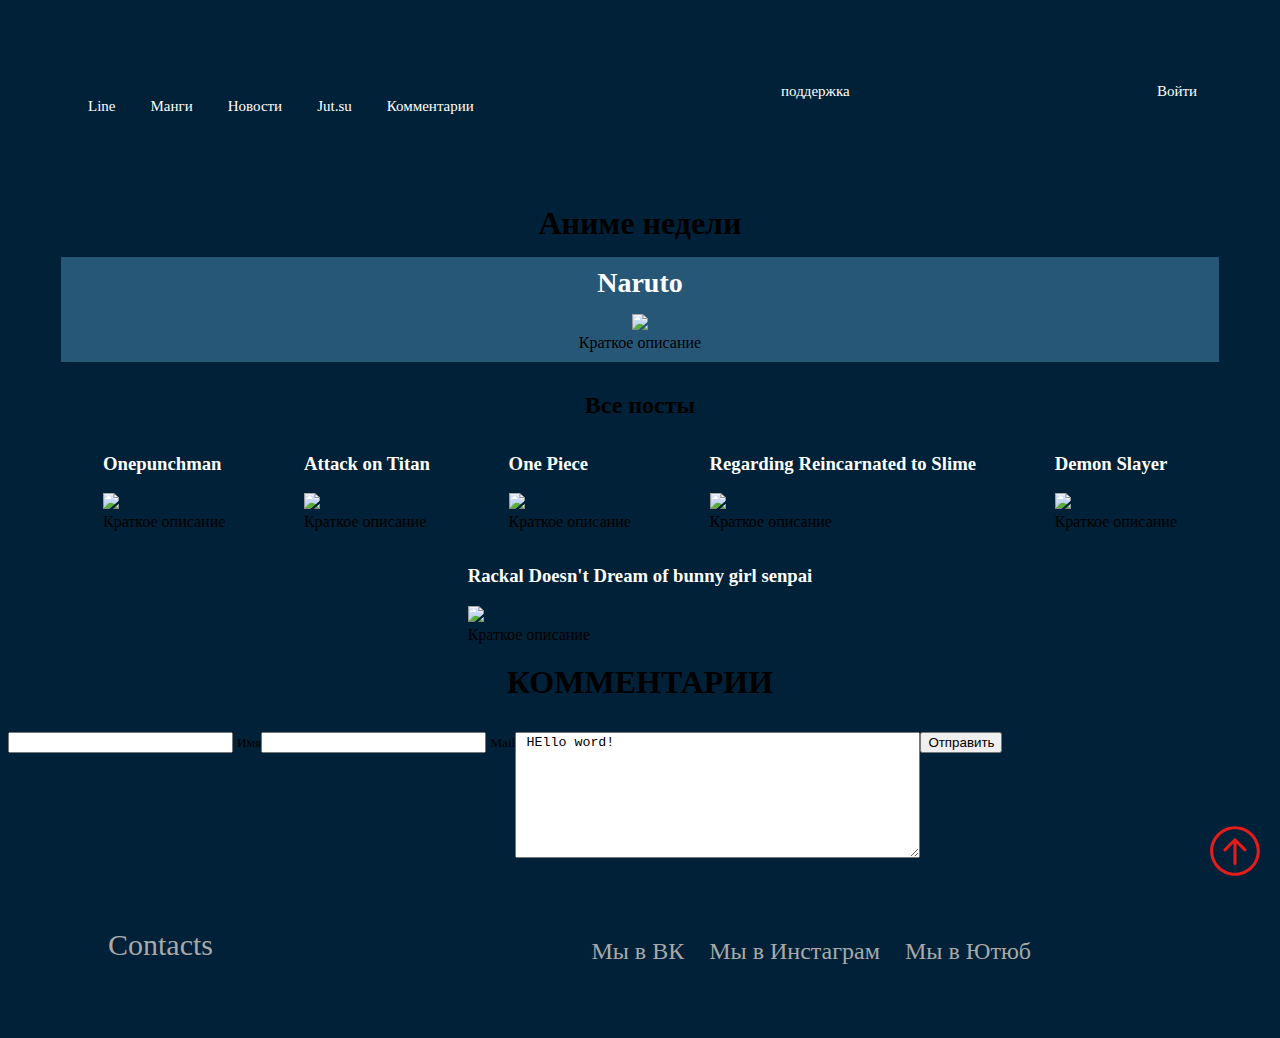
==== index.html @ f9baa67d "Rename HTMLPage1.html to index.html" ====
﻿<!DOCTYPE html>

<html lang="ru" xmlns="http://www.w3.org/1999/xhtml">
<head>
    <meta charset="utf-8" />
    <link rel="stylesheet" href="StyleSheet1.css" type="text/css">
    <link href="https://fonts.googleapis.com/css2?family=Material+Icons" rel="stylesheet">
    <title>Аниме ссылки</title>
</head>
<body class="block_body">
    
        <a href="#конец" name="начало" <input type="button" value="Нажать" data-color="red" >
        <!--Вконец-->
    </a>

        <div class="header">
            <div class="header_selection">
                <div class="header_item header logo">
                    <p>Line</p>
                </div>
                <div class="header_item headerButton">
                    <a href="https://mangalib.me/">
                        Манги
                    </a>
                </div>
                <div class="header_item headerButton">
                    <a href="https://kg-portal.ru/news/anime/">
                        Новости
                    </a>
                </div>
                <div class="header_item headerButton">
                    <a href="https://jut.su/">
                        <!--ссылка на сайт jut.su-->
                        Jut.su
                    </a>
                </div>
                <div class="header_item headerButton">
                    <a href="#конец" name="начало">
                        Комментарии
                    </a>
                </div>

            </div>
            <div class="header_item headerButton">
                <a href="#">
                    поддержка
                </a>
            </div>
            <div class="header_item headerButton">
                <a href="#">
                    Войти
                </a>
            </div>
        </div>
        <main>
            <h1 class="main-heading">Аниме недели</h1>

            <div class="day-post">
                <a href="https://jut.su/narutoo/"><h3 class="article-heading">Naruto</h3></a>
                <div class="article-content">
                    <img src="https://www.fonstola.ru/download.php?file=201302/1600x900/fonstola.ru-88881.jpg" class="size_picture">
                    <section>
                        Краткое описание
                    </section>
                </div>
            </div>

            <h2 class="posts-heading">Все посты</h2>

            <div class="posts">

                <div class="posts-card">
                    <a href="https://jut.su/onepunch-man/"><h3 class="posts-card-heading">Onepunchman</h3></a>
                    <div class="posts-card-content">
                        <img src="https://halvita.ru/wp-content/uploads/2021/03/01-G1-1024x938.jpg" class="size_picture">
                        <section>
                            Краткое описание
                        </section>
                    </div>
                </div>

                <div class="posts-card">
                    <a href="https://jut-su.net/193-ataka-titanov-2.html"><h3 class="posts-card-heading">Attack on Titan</h3></a>
                    <div class="posts-card-content">
                        <img src="https://www.gforgames.com/wp-content/uploads/2020/09/attack-on-titan-4.jpg" class="size_picture">
                        <section>
                            Краткое описание
                        </section>
                    </div>
                </div>

                <div class="posts-card">
                    <a href="https://jut.su/one-piece/"><h3 class="posts-card-heading">One Piece</h3></a>
                    <div class="posts-card-content">
                        <img src="https://i.pinimg.com/originals/9b/96/2b/9b962bc0ceb7e5f94770cffc89b5a137.jpg" class="size_picture">
                        <section>
                            Краткое описание
                        </section>
                    </div>
                </div>

                <div class="posts-card">
                    <a href="https://jut.su/slime-datta-ken/"><h3 class="posts-card-heading">Regarding Reincarnated to Slime</h3></a>
                    <div class="posts-card-content">
                        <img src="https://avatars.mds.yandex.net/get-zen_doc/1593343/pub_5e502f7311638a2a18c138f2_5e5033f35033cf582d878c9d/scale_1200" class="size_picture">
                        <section>
                            Краткое описание
                        </section>
                    </div>
                </div>

                <div class="posts-card">
                    <a href="https://jut-su.net/31-klinok-rassekajuschij-demonov.html"><h3 class="posts-card-heading">Demon Slayer</h3></a>
                    <div class="posts-card-content">
                        <img src="https://www.yesasia.ru/wp-content/uploads/2020/10/w850.jpg" class="size_picture">
                        <section>
                            Краткое описание
                        </section>
                    </div>
                </div>

                <div class="posts-card">
                    <a href="https://jut-su.net/325-jetot-glupyj-svin-ne-ponimaet-mechtu-devochki-zajki.html"><h3 class="posts-card-heading">Rackal Doesn't Dream of bunny girl senpai</h3></a>
                    <div class="posts-card-content">
                        <img src="https://pbs.twimg.com/media/D41qsE0X4AEJmQ0.jpg:large" class="size_picture">
                        <section>
                            Краткое описание
                        </section>
                    </div>
                </div>

            </div>

        </main>
       


        <!--';';';';';';';';'';';';';';'';';';';';';';'';';';';';';';';'';';';';';';';';';';';'';-->
        <div class="t190" style="position: fixed; z-index: 100000; bottom: 20px; right: 20px; min-height: 30px; display: block;"> <a href="#начало"> <svg xmlns="http://www.w3.org/2000/svg" xmlns:xlink="http://www.w3.org/1999/xlink" x="0px" y="0px" width="50px" height="50px" viewBox="0 0 48 48" enable-background="new 0 0 48 48" xml:space="preserve"> <g> <path style="fill:#e31c1c;" d="M24,3.125c11.511,0,20.875,9.364,20.875,20.875S35.511,44.875,24,44.875S3.125,35.511,3.125,24S12.489,3.125,24,3.125 M24,0.125C10.814,0.125,0.125,10.814,0.125,24S10.814,47.875,24,47.875S47.875,37.186,47.875,24S37.186,0.125,24,0.125L24,0.125z"></path> </g> <path style="fill:#e31c1c;" d="M25.5,36.033c0,0.828-0.671,1.5-1.5,1.5s-1.5-0.672-1.5-1.5V16.87l-7.028,7.061c-0.293,0.294-0.678,0.442-1.063,0.442 c-0.383,0-0.766-0.146-1.058-0.437c-0.587-0.584-0.589-1.534-0.005-2.121l9.591-9.637c0.281-0.283,0.664-0.442,1.063-0.442 c0,0,0.001,0,0.001,0c0.399,0,0.783,0.16,1.063,0.443l9.562,9.637c0.584,0.588,0.58,1.538-0.008,2.122 c-0.589,0.583-1.538,0.58-2.121-0.008l-6.994-7.049L25.5,36.033z"></path> </svg> </a></div>
        <!--;';';';';';';';';'';';';';';';';';';';'';';';';';';';'';';';';';';';';';';';';';'';';'-->
        
            <!--<h2>Who is it</h2>-->
        
       
            <!--===================================================================================================================================================================================-->
          





        <a href="#начало" name="конец">
            <!--Вначало-->
        </a>
    
    <!--комментарии-->
        <h1 class="main-heading">КОММЕНТАРИИ</h1>
    <![base64]>
   
    
        <form class="comments" action="http://ab-w.net/comments.php" method="post" name="commentform" id="commentform">
            <p>
                <input type="text" name="author" id="author" value="" size="25" />
                <small> Имя</small>
            </p>
            <p>
                <input type="text" name="email" id="email" value="" size="25" />
                <small> Mail</small>
            </p>
            <p>
                <textarea name="comment" id="comment" cols="48" rows="8"> HEllo word! </textarea>
            </p>
            <p>
                <input name="submit" type="submit" id="submit" value="Отправить" />
            </p>
        </form>
    
<![base64]>

<footer>
    <div class="footer__logo" />Contacts</div>
    <fnav>
        <div class="Contacts">
            <a href='https://vk.com/saqa_postirony' />Мы в ВК</a>
            <a href='https://www.instagram.com/saqa_postirony/?hl=ru' />Мы в Инстаграм</a>
            <a href='https://www.youtube.com/channel/UCDqkPHZ4DMFLjxNJfm4_Y7g' />Мы в Ютюб</a>
        </div>
    </fnav>
    
</footer>

  </div>
</body>
</html>



<!--<div class="ytp-play-progress ytp-swatch-background-color" style="left: 0px; transform: scaleX(0.000696087);"></div>-->
---- StyleSheet1.css ----
﻿:root {
    --controls-color: red;
    --square-elements-wh: 15px;
}

body{
    /*padding:30px;*/
    background-color: #002137;
}

.block_body {
    /*background: url('1612672108_226-p-krasivii-zelenii-fon-dlya-gacha-laif-240.jpg') no-repeat, url('1619278407_4-phonoteka_org-p-anime-fon-ulitsa-dozhd-4.jpg')  no-repeat;*/
}





a{
    color:#fff;
    text-decoration: none;
}

.header {
    display: flex; /*выстроение в ряд*/
    justify-content: space-between; /*space-around - пространство слева и справа*//*пространство между флекс элементами*/
    padding: 60px; /*высота аниме девушки*/
    /* background: #689CD2;*/
    background: url('thumb-1920-35538.png'); /*сама аниме девушка*/
    background-repeat: no-repeat; /*изображение без повторений*/
    color: #fff;
    font-family: cursive; /*стиль записи*/
}

.header_selection {
    display: flex; /*выстроение в ряд*/
    align-items: center;/* высота по вертикали в данном случае картинки*/
}

.header_item { /*размеры текста*/
    padding: 15px 15px; /*размер задней подсветки*/
    font-size: 15px; /*размерзадней картины с аниме девушкой*/
    margin-left: 5px; /*растояние между кнопками*/
}

    .header_item:hover { /*задняя подсветка кнопок при наведении курсора*/
        background-color: #FF9900;
        border-radius: 10px;
    }


.main-heading, .posts-heading {
    text-align: center;
    margin: 0;
    margin-bottom: 15px;
}


.day-post {
    width: 90%;
    margin: 0 auto;
    background-color: #275777;
    text-align: center;
    margin-bottom: 30px;
    padding: 10px;
}

.article-heading {
    font-size: 28px;
    margin: 0;
    margin-bottom: 15px;
}

.article-content > img {
    max-width: 100%;
    max-height: auto;
}

.article-content-image {
    margin: 0;
    margin-bottom: 10px;
    text-align: center;
    background-color: #d9ecc7;
    box-shadow: 3px 3px 5px gray;
    padding: 15px;
}

    .article-content-image img {
        max-width: 100%;
        max-height: auto;
    }

.article-content-image-caption {
    margin-top: 5px;
    font-size: 14px;
    color: grey;
}

.size_picture{
    height:400px;
    width:auto;
}


.posts {
    width: 90%;
    margin: 0 auto;
    margin-bottom: 20px;
    display: flex;
    flex-wrap: wrap;
    gap: 15px;
    justify-content: space-around;
}



/*-------------------------------------------------------------------------------------------------------------*/

.comments{
    display: flex;
    object-position:center;
}


/*-----------------------------------------------------------------------------------------------------------------*/

footer {
    display: flex;
    height: 8vh;
    width: 100vw;
    background-image: url("460357281338512b9a1c775cacf6d76e.jpg");
    background-position: center center;
    background-size: auto 100%;
    padding: 40px;
    
}

.footer__logo {
    font-size: 30px;
    color: darkgrey;
    padding-top: 10px;
    padding-left: 60px;
    display: inline-block;
}

fnav {
    margin-top: 20px;
    padding-left: 28%;
    font-size: 20px;
    display: block;
}

.Contacts a {
    display: inline-block;
    text-align: center;
    color: darkgrey;
    margin-left: 20px;
    font-size: 24px;
}
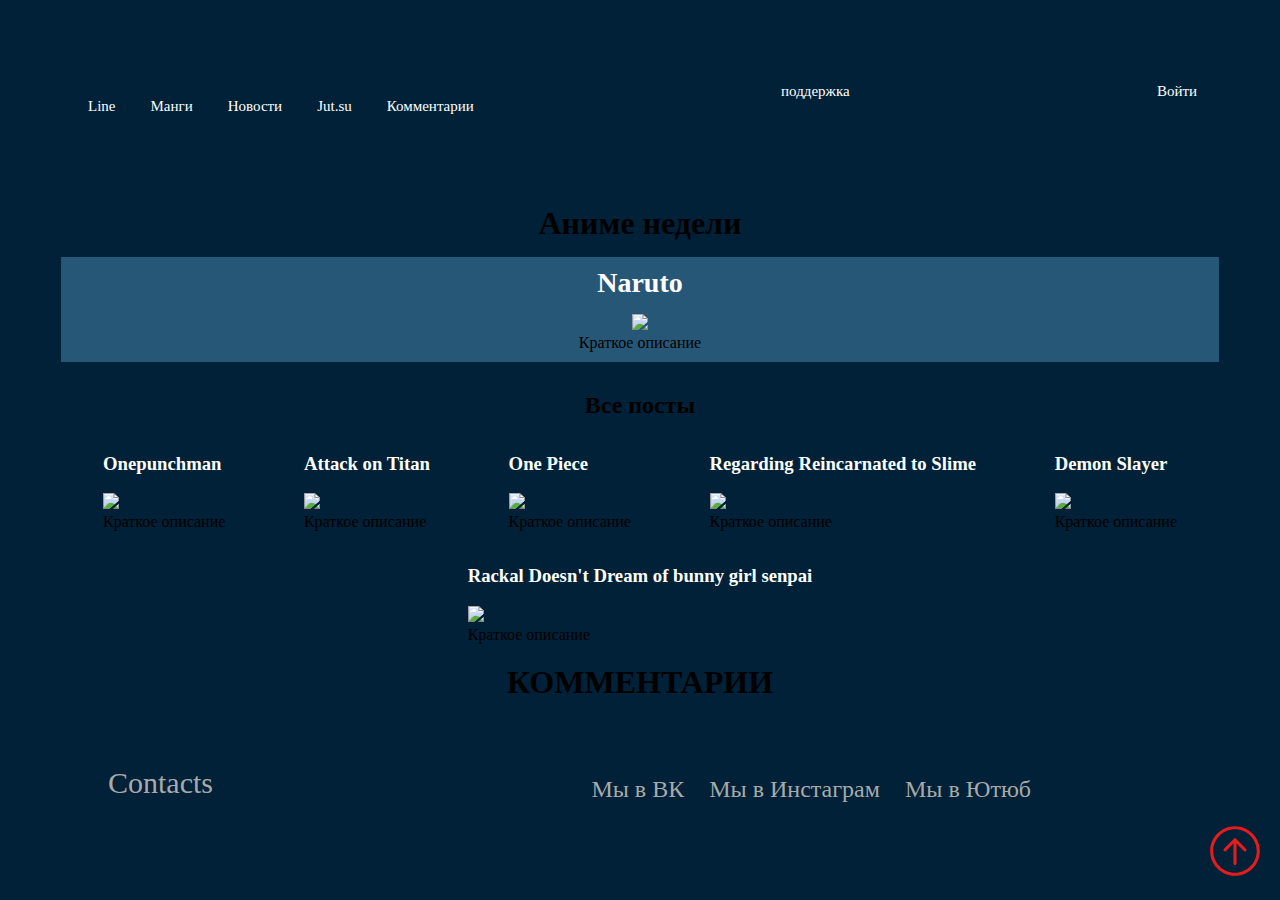
==== commit eff2fa71: "Update index.html" ====
--- a/index.html
+++ b/index.html
@@ -3,7 +3,7 @@
 <html lang="ru" xmlns="http://www.w3.org/1999/xhtml">
 <head>
     <meta charset="utf-8" />
-    <link rel="stylesheet" href="StyleSheet1.css" type="text/css">
+    <link rel="stylesheet" href="style.css" type="text/css">
     <link href="https://fonts.googleapis.com/css2?family=Material+Icons" rel="stylesheet">
     <title>Аниме ссылки</title>
 </head>
@@ -158,22 +158,24 @@
     <![base64]>
    
     
-        <form class="comments" action="http://ab-w.net/comments.php" method="post" name="commentform" id="commentform">
-            <p>
-                <input type="text" name="author" id="author" value="" size="25" />
-                <small> Имя</small>
-            </p>
-            <p>
-                <input type="text" name="email" id="email" value="" size="25" />
-                <small> Mail</small>
-            </p>
-            <p>
-                <textarea name="comment" id="comment" cols="48" rows="8"> HEllo word! </textarea>
-            </p>
-            <p>
-                <input name="submit" type="submit" id="submit" value="Отправить" />
-            </p>
-        </form>
+    <div id="disqus_thread"></div>
+        <script>
+       
+            
+            var disqus_config = function () {
+            this.page.url = 'https://tekiman.github.io';  // Replace PAGE_URL with your page's canonical URL variable
+            this.page.identifier = tekiman.github.io; // Replace tekiman.github.io with your page's unique identifier variable
+            };
+            
+            (function() { // DON'T EDIT BELOW THIS LINE
+            var d = document, s = d.createElement('script');
+            s.src = 'https://create-comments.disqus.com/embed.js';
+            s.setAttribute('data-timestamp', +new Date());
+            (d.head || d.body).appendChild(s);
+            })();
+        </script>
+        <noscript>Please enable JavaScript to view the <a href="https://disqus.com/?ref_noscript">comments powered by Disqus.</a></noscript>
+ 
     
 <![base64]>
 
--- a/style.css
+++ b/style.css
@@ -0,0 +1,159 @@
+﻿:root {
+    --controls-color: red;
+    --square-elements-wh: 15px;
+}
+
+body{
+    /*padding:30px;*/
+    background-color: #002137;
+}
+
+.block_body {
+    /*background: url('1612672108_226-p-krasivii-zelenii-fon-dlya-gacha-laif-240.jpg') no-repeat, url('1619278407_4-phonoteka_org-p-anime-fon-ulitsa-dozhd-4.jpg')  no-repeat;*/
+}
+
+
+
+
+
+a{
+    color:#fff;
+    text-decoration: none;
+}
+
+.header {
+    display: flex; /*выстроение в ряд*/
+    justify-content: space-between; /*space-around - пространство слева и справа*//*пространство между флекс элементами*/
+    padding: 60px; /*высота аниме девушки*/
+    /* background: #689CD2;*/
+    background: url('https://sun9-75.userapi.com/impg/QIq5xsaiRdjsgYUctgHIa8Khr3S45QCUQIoohg/daMcb24YVfU.jpg?size=1500x500&quality=96&sign=c18ecbf5e275c8c85e5c3b1f0dd7d00e&type=album'); /*сама аниме девушка*/
+    background-repeat: no-repeat; /*изображение без повторений*/
+    color: #fff;
+    font-family: cursive; /*стиль записи*/
+}
+
+.header_selection {
+    display: flex; /*выстроение в ряд*/
+    align-items: center;/* высота по вертикали в данном случае картинки*/
+}
+
+.header_item { /*размеры текста*/
+    padding: 15px 15px; /*размер задней подсветки*/
+    font-size: 15px; /*размерзадней картины с аниме девушкой*/
+    margin-left: 5px; /*растояние между кнопками*/
+}
+
+    .header_item:hover { /*задняя подсветка кнопок при наведении курсора*/
+        background-color: #FF9900;
+        border-radius: 10px;
+    }
+
+
+.main-heading, .posts-heading {
+    text-align: center;
+    margin: 0;
+    margin-bottom: 15px;
+}
+
+
+.day-post {
+    width: 90%;
+    margin: 0 auto;
+    background-color: #275777;
+    text-align: center;
+    margin-bottom: 30px;
+    padding: 10px;
+}
+
+.article-heading {
+    font-size: 28px;
+    margin: 0;
+    margin-bottom: 15px;
+}
+
+.article-content > img {
+    max-width: 100%;
+    max-height: auto;
+}
+
+.article-content-image {
+    margin: 0;
+    margin-bottom: 10px;
+    text-align: center;
+    background-color: #d9ecc7;
+    box-shadow: 3px 3px 5px gray;
+    padding: 15px;
+}
+
+    .article-content-image img {
+        max-width: 100%;
+        max-height: auto;
+    }
+
+.article-content-image-caption {
+    margin-top: 5px;
+    font-size: 14px;
+    color: grey;
+}
+
+.size_picture{
+    height:400px;
+    width:auto;
+}
+
+
+.posts {
+    width: 90%;
+    margin: 0 auto;
+    margin-bottom: 20px;
+    display: flex;
+    flex-wrap: wrap;
+    gap: 15px;
+    justify-content: space-around;
+}
+
+
+
+/*-------------------------------------------------------------------------------------------------------------*/
+
+.comments{
+    display: flex;
+    object-position:center;
+}
+
+
+/*-----------------------------------------------------------------------------------------------------------------*/
+
+footer {
+    display: flex;
+    height: 8vh;
+    width: 100vw;
+    background-image: url("https://sun9-31.userapi.com/impg/0VCHDXuOGBtlymZwrk47NMSRgrS7mx1awmaLgQ/bs6GfpH1rJ0.jpg?size=1280x720&quality=96&sign=d24d47fa328fba78e9292415855dcab0&type=album");
+    background-position: center center;
+    background-size: auto 100%;
+    padding: 40px;
+    
+}
+
+.footer__logo {
+    font-size: 30px;
+    color: darkgrey;
+    padding-top: 10px;
+    padding-left: 60px;
+    display: inline-block;
+}
+
+fnav {
+    margin-top: 20px;
+    padding-left: 28%;
+    font-size: 20px;
+    display: block;
+}
+
+.Contacts a {
+    display: inline-block;
+    text-align: center;
+    color: darkgrey;
+    margin-left: 20px;
+    font-size: 24px;
+}
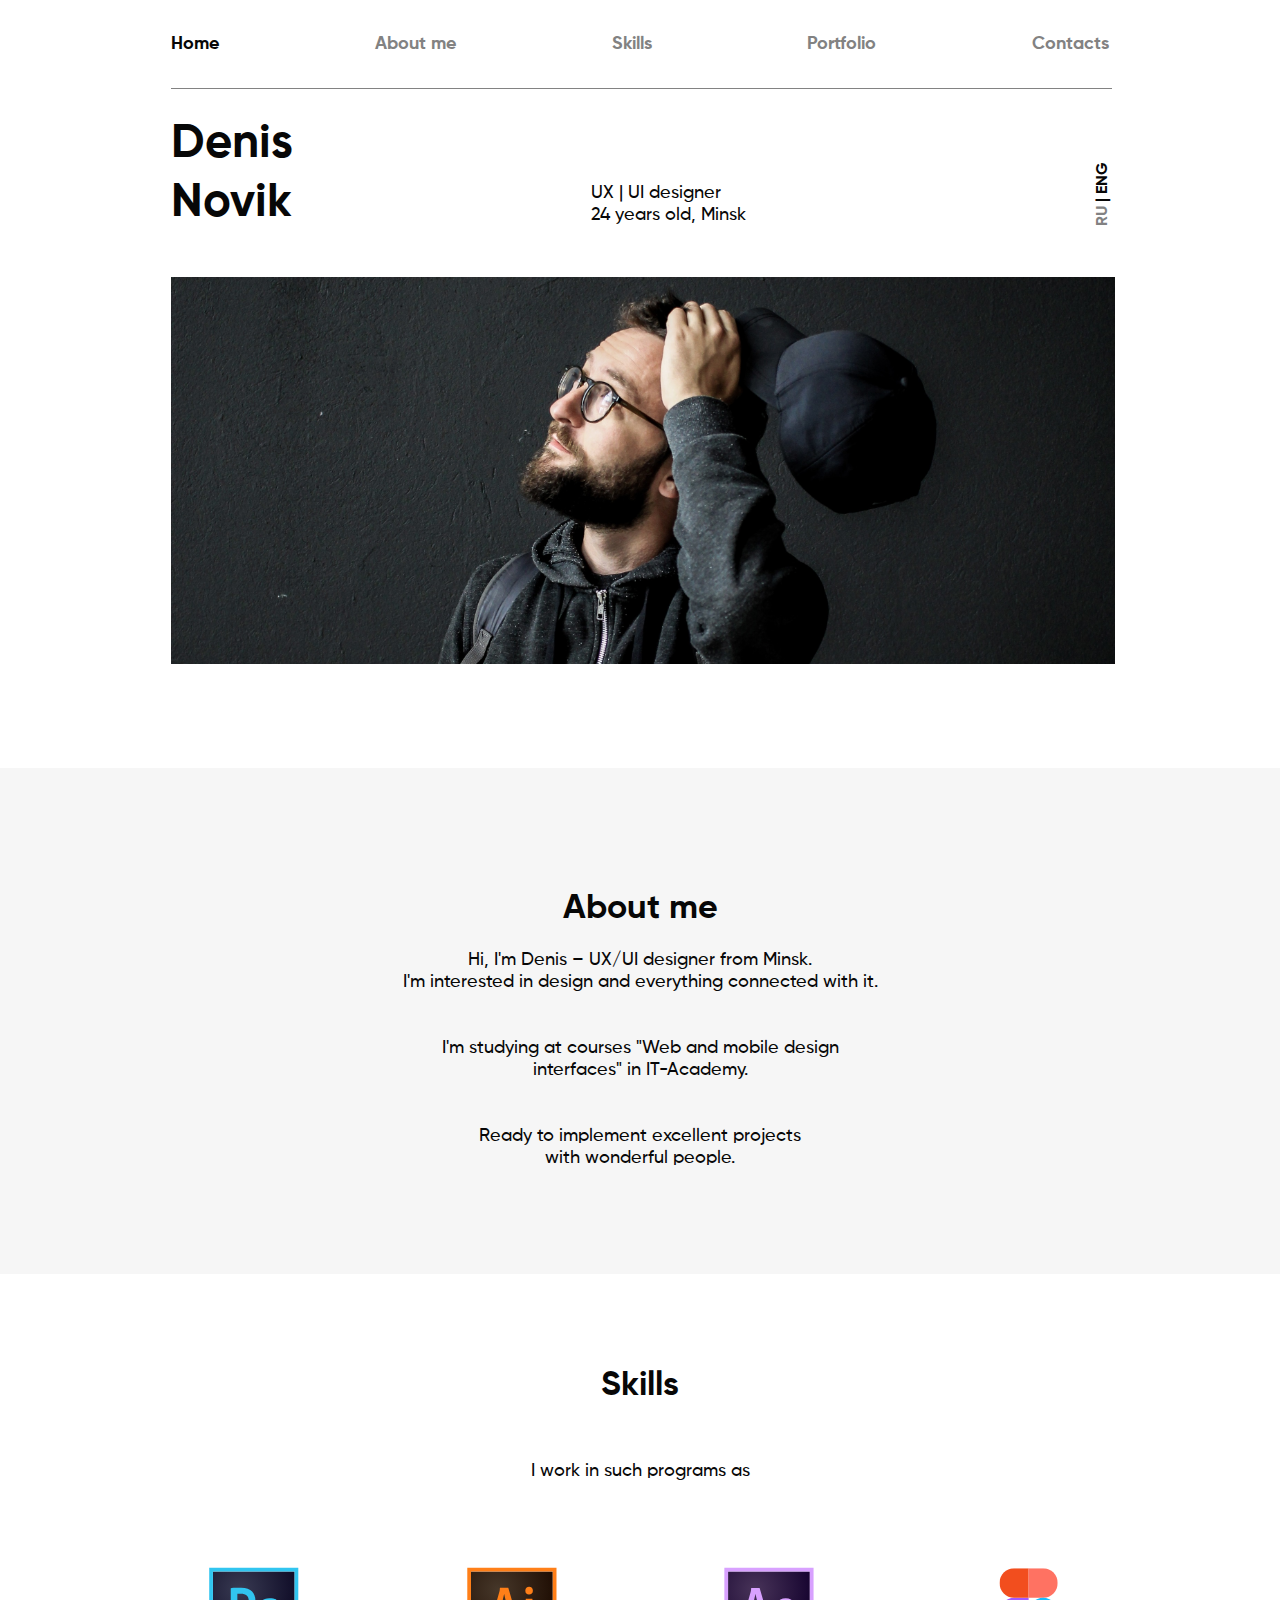
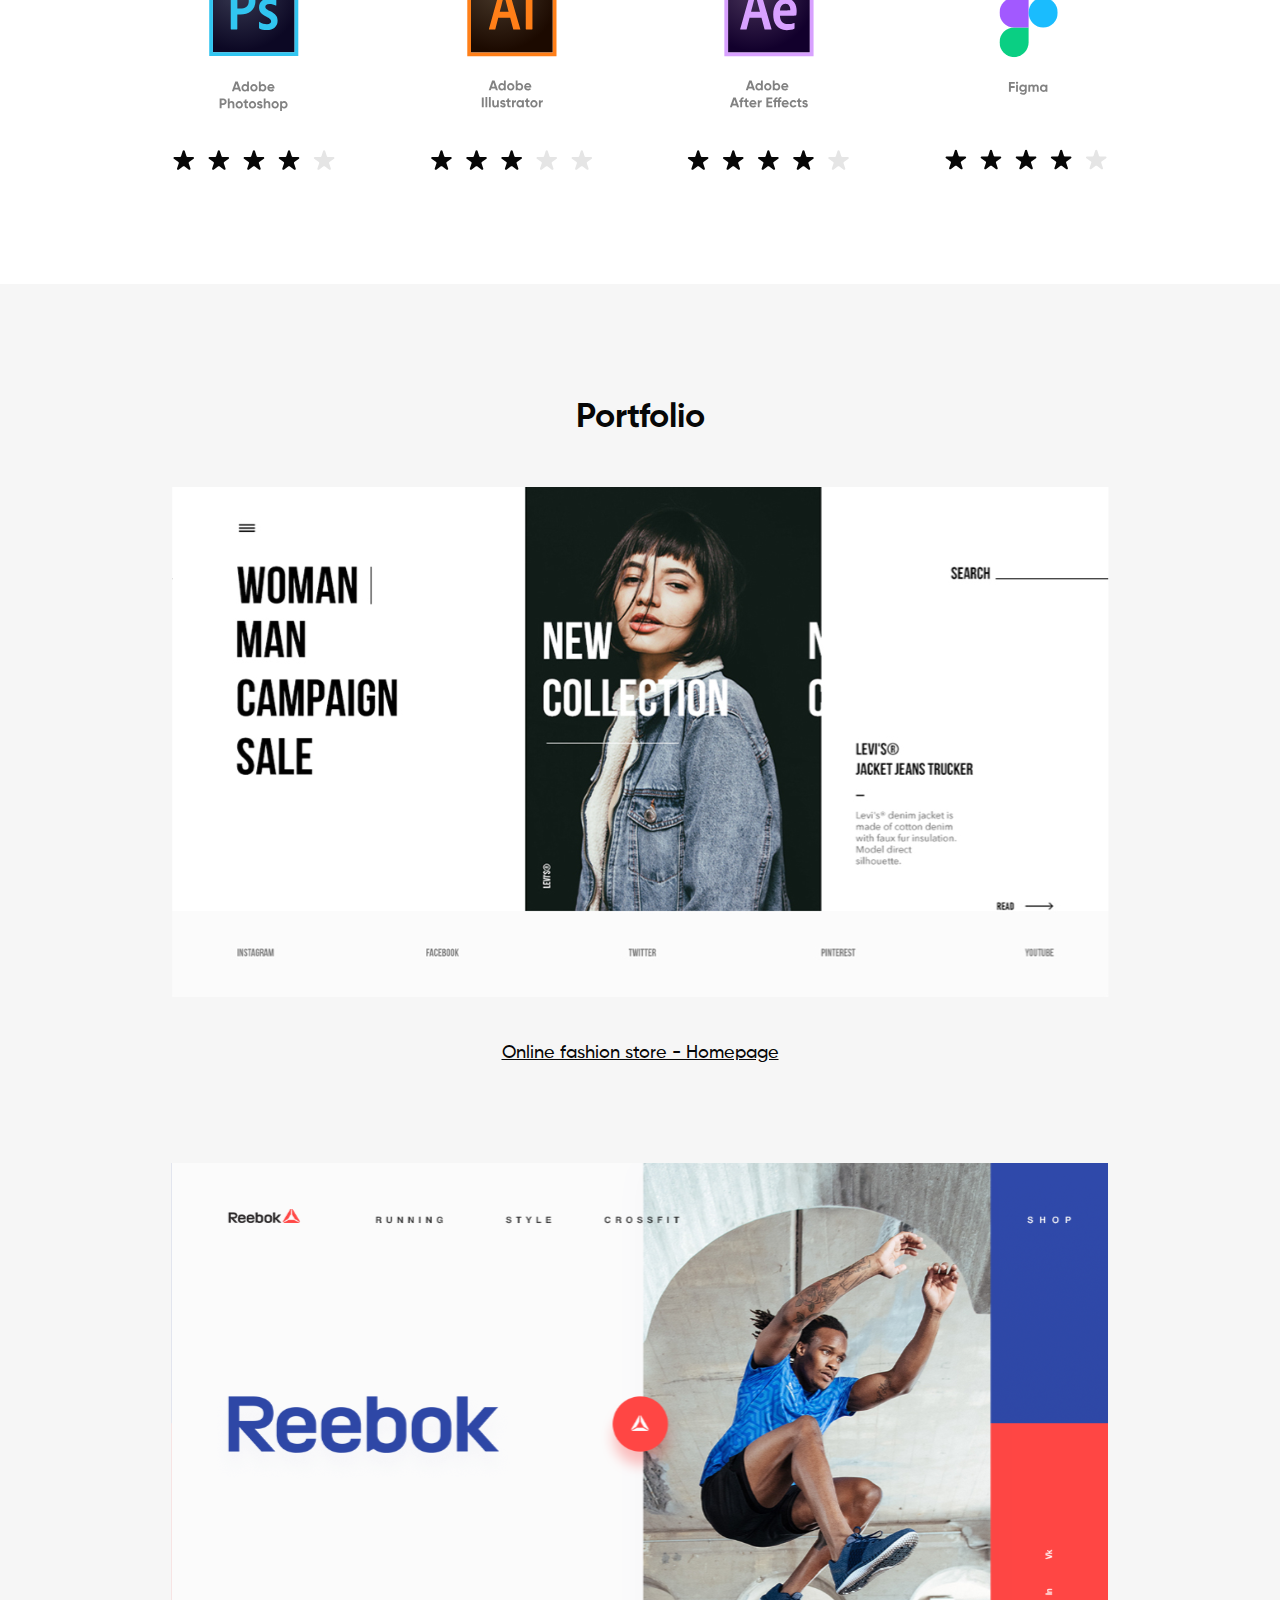
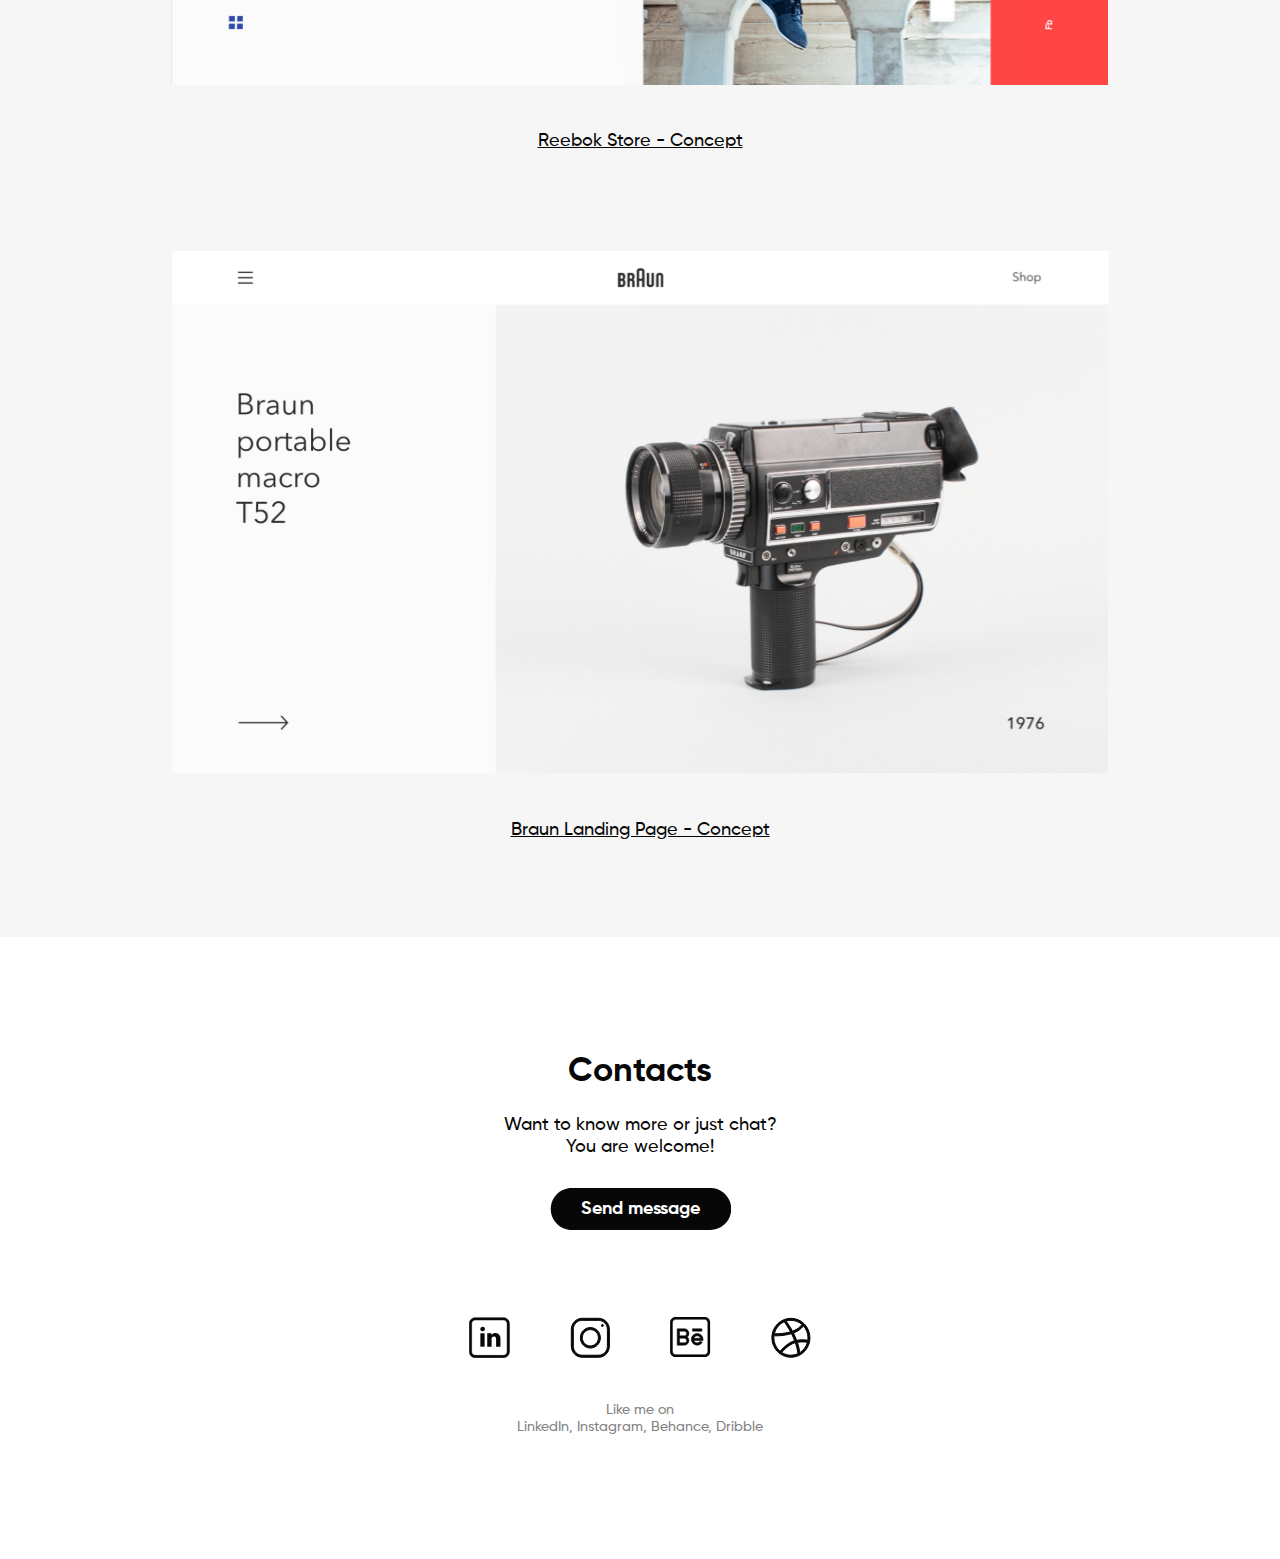
==== commit d218aff2: "Add files via upload" ====
--- a/index.html
+++ b/index.html
@@ -1,200 +1,118 @@
-﻿<!DOCTYPE html>
-
-<html lang="ru" xmlns="http://www.w3.org/1999/xhtml">
-<head>
-    <meta charset="utf-8" />
-    <link rel="stylesheet" href="style.css" type="text/css">
-    <link href="https://fonts.googleapis.com/css2?family=Material+Icons" rel="stylesheet">
-    <title>Аниме ссылки</title>
-</head>
-<body class="block_body">
-    
-        <a href="#конец" name="начало" <input type="button" value="Нажать" data-color="red" >
-        <!--Вконец-->
-    </a>
-
-        <div class="header">
-            <div class="header_selection">
-                <div class="header_item header logo">
-                    <p>Line</p>
-                </div>
-                <div class="header_item headerButton">
-                    <a href="https://mangalib.me/">
-                        Манги
-                    </a>
-                </div>
-                <div class="header_item headerButton">
-                    <a href="https://kg-portal.ru/news/anime/">
-                        Новости
-                    </a>
-                </div>
-                <div class="header_item headerButton">
-                    <a href="https://jut.su/">
-                        <!--ссылка на сайт jut.su-->
-                        Jut.su
-                    </a>
-                </div>
-                <div class="header_item headerButton">
-                    <a href="#конец" name="начало">
-                        Комментарии
-                    </a>
-                </div>
-
+<!DOCTYPE html>
+<html>
+    <head>
+        <link rel="stylesheet" href="style.css"/>
+    </head>
+    <body>
+        <header>
+            <nav>
+                <a class="home" href="">Home</a>
+                <a class="gray0" href="">About me</a>
+                <a class="gray1" href="">Skills</a>
+                <a class="gray2" href="">Portfolio</a>
+                <a class="gray3" href="">Contacts</a>
+            </nav>
+            <hr>
+            <div class="Denis">
+                    Denis
+                    Novik
             </div>
-            <div class="header_item headerButton">
-                <a href="#">
-                    поддержка
-                </a>
+            <div class="ux">
+                UX | UI designer
+                <br>
+                24 years old, Minsk
             </div>
-            <div class="header_item headerButton">
-                <a href="#">
-                    Войти
-                </a>
+            <div class="main">
+                <span class="ru">RU</span> | ENG
+            </div>
+            <div class="hat">
+            <img src="123.jpg" width="943.61" height="387">
+            </div>
+        </header>
+        <div class="about_me">
+            <div class="h">
+                About me
+            </div>
+            <div class="text">
+                Hi, I'm Denis – UX/UI designer from Minsk. 
+                <br>
+                I'm interested in design and everything connected with it.
+                <br>
+                <br>
+                <br>
+                I'm studying at courses "Web and mobile design
+                <br>
+                interfaces" in IT-Academy.
+                <br>
+                <br>
+                <br>
+                Ready to implement excellent projects
+                <br>
+                with wonderful people.
             </div>
         </div>
-        <main>
-            <h1 class="main-heading">Аниме недели</h1>
-
-            <div class="day-post">
-                <a href="https://jut.su/narutoo/"><h3 class="article-heading">Naruto</h3></a>
-                <div class="article-content">
-                    <img src="https://www.fonstola.ru/download.php?file=201302/1600x900/fonstola.ru-88881.jpg" class="size_picture">
-                    <section>
-                        Краткое описание
-                    </section>
+        <div class="Skills">
+            <div class="hh">
+                Skills
+            </div>
+            <div class="text1">
+                I work in such programs as
+            </div>
+            <p class="im1">
+                <img src="gr1.svg">
+                <img src="gr2.svg">
+                <img src="gr3.svg">
+                <img src="gr4.svg">
+            </p>
+            
+        </div>
+        <div class="Portfolio">
+            <div class="tex">
+                Portfolio
+            </div>
+            <div class="home">
+                <img src="home.svg">
+                <div class="wri1">
+                    Online fashion store - Homepage
                 </div>
             </div>
-
-            <h2 class="posts-heading">Все посты</h2>
-
-            <div class="posts">
-
-                <div class="posts-card">
-                    <a href="https://jut.su/onepunch-man/"><h3 class="posts-card-heading">Onepunchman</h3></a>
-                    <div class="posts-card-content">
-                        <img src="https://halvita.ru/wp-content/uploads/2021/03/01-G1-1024x938.jpg" class="size_picture">
-                        <section>
-                            Краткое описание
-                        </section>
-                    </div>
+            <div class="reebok">
+                <img src="reebok_web.svg">
+                <div class="wri2">
+                    Reebok Store - Concept
                 </div>
-
-                <div class="posts-card">
-                    <a href="https://jut-su.net/193-ataka-titanov-2.html"><h3 class="posts-card-heading">Attack on Titan</h3></a>
-                    <div class="posts-card-content">
-                        <img src="https://www.gforgames.com/wp-content/uploads/2020/09/attack-on-titan-4.jpg" class="size_picture">
-                        <section>
-                            Краткое описание
-                        </section>
-                    </div>
+            </div>
+            <div class="cam">
+                <img src="cam.svg">
+                <div class="wri3">
+                    Braun Landing Page - Concept
                 </div>
-
-                <div class="posts-card">
-                    <a href="https://jut.su/one-piece/"><h3 class="posts-card-heading">One Piece</h3></a>
-                    <div class="posts-card-content">
-                        <img src="https://i.pinimg.com/originals/9b/96/2b/9b962bc0ceb7e5f94770cffc89b5a137.jpg" class="size_picture">
-                        <section>
-                            Краткое описание
-                        </section>
-                    </div>
-                </div>
-
-                <div class="posts-card">
-                    <a href="https://jut.su/slime-datta-ken/"><h3 class="posts-card-heading">Regarding Reincarnated to Slime</h3></a>
-                    <div class="posts-card-content">
-                        <img src="https://avatars.mds.yandex.net/get-zen_doc/1593343/pub_5e502f7311638a2a18c138f2_5e5033f35033cf582d878c9d/scale_1200" class="size_picture">
-                        <section>
-                            Краткое описание
-                        </section>
-                    </div>
-                </div>
-
-                <div class="posts-card">
-                    <a href="https://jut-su.net/31-klinok-rassekajuschij-demonov.html"><h3 class="posts-card-heading">Demon Slayer</h3></a>
-                    <div class="posts-card-content">
-                        <img src="https://www.yesasia.ru/wp-content/uploads/2020/10/w850.jpg" class="size_picture">
-                        <section>
-                            Краткое описание
-                        </section>
-                    </div>
-                </div>
-
-                <div class="posts-card">
-                    <a href="https://jut-su.net/325-jetot-glupyj-svin-ne-ponimaet-mechtu-devochki-zajki.html"><h3 class="posts-card-heading">Rackal Doesn't Dream of bunny girl senpai</h3></a>
-                    <div class="posts-card-content">
-                        <img src="https://pbs.twimg.com/media/D41qsE0X4AEJmQ0.jpg:large" class="size_picture">
-                        <section>
-                            Краткое описание
-                        </section>
-                    </div>
-                </div>
-
             </div>
-
-        </main>
-       
-
-
-        <!--';';';';';';';';'';';';';';'';';';';';';';'';';';';';';';';'';';';';';';';';';';';'';-->
-        <div class="t190" style="position: fixed; z-index: 100000; bottom: 20px; right: 20px; min-height: 30px; display: block;"> <a href="#начало"> <svg xmlns="http://www.w3.org/2000/svg" xmlns:xlink="http://www.w3.org/1999/xlink" x="0px" y="0px" width="50px" height="50px" viewBox="0 0 48 48" enable-background="new 0 0 48 48" xml:space="preserve"> <g> <path style="fill:#e31c1c;" d="M24,3.125c11.511,0,20.875,9.364,20.875,20.875S35.511,44.875,24,44.875S3.125,35.511,3.125,24S12.489,3.125,24,3.125 M24,0.125C10.814,0.125,0.125,10.814,0.125,24S10.814,47.875,24,47.875S47.875,37.186,47.875,24S37.186,0.125,24,0.125L24,0.125z"></path> </g> <path style="fill:#e31c1c;" d="M25.5,36.033c0,0.828-0.671,1.5-1.5,1.5s-1.5-0.672-1.5-1.5V16.87l-7.028,7.061c-0.293,0.294-0.678,0.442-1.063,0.442 c-0.383,0-0.766-0.146-1.058-0.437c-0.587-0.584-0.589-1.534-0.005-2.121l9.591-9.637c0.281-0.283,0.664-0.442,1.063-0.442 c0,0,0.001,0,0.001,0c0.399,0,0.783,0.16,1.063,0.443l9.562,9.637c0.584,0.588,0.58,1.538-0.008,2.122 c-0.589,0.583-1.538,0.58-2.121-0.008l-6.994-7.049L25.5,36.033z"></path> </svg> </a></div>
-        <!--;';';';';';';';';'';';';';';';';';';';'';';';';';';';'';';';';';';';';';';';';';'';';'-->
-        
-            <!--<h2>Who is it</h2>-->
-        
-       
-            <!--===================================================================================================================================================================================-->
-          
-
-
-
-
-
-        <a href="#начало" name="конец">
-            <!--Вначало-->
-        </a>
-    
-    <!--комментарии-->
-        <h1 class="main-heading">КОММЕНТАРИИ</h1>
-    <![base64]>
-   
-    
-    <div id="disqus_thread"></div>
-        <script>
-       
+        </div>
+        <footer>
+            <div class="Contacts">
+                Contacts
+            </div>
+            <div class="smthtx">
+                Want to know more or just chat?
+                <br>
+                You are welcome!
+            </div>
+            <div class="inp">
+                <input type="submit" value="Send message" style="background-image: url(chip.svg);">
+            </div>
             
-            var disqus_config = function () {
-            this.page.url = 'https://tekiman.github.io';  // Replace PAGE_URL with your page's canonical URL variable
-            this.page.identifier = tekiman.github.io; // Replace tekiman.github.io with your page's unique identifier variable
-            };
-            
-            (function() { // DON'T EDIT BELOW THIS LINE
-            var d = document, s = d.createElement('script');
-            s.src = 'https://create-comments.disqus.com/embed.js';
-            s.setAttribute('data-timestamp', +new Date());
-            (d.head || d.body).appendChild(s);
-            })();
-        </script>
-        <noscript>Please enable JavaScript to view the <a href="https://disqus.com/?ref_noscript">comments powered by Disqus.</a></noscript>
- 
-    
-<![base64]>
-
-<footer>
-    <div class="footer__logo" />Contacts</div>
-    <fnav>
-        <div class="Contacts">
-            <a href='https://vk.com/saqa_postirony' />Мы в ВК</a>
-            <a href='https://www.instagram.com/saqa_postirony/?hl=ru' />Мы в Инстаграм</a>
-            <a href='https://www.youtube.com/channel/UCDqkPHZ4DMFLjxNJfm4_Y7g' />Мы в Ютюб</a>
-        </div>
-    </fnav>
-    
-</footer>
-
-  </div>
-</body>
-</html>
-
-
-
-<!--<div class="ytp-play-progress ytp-swatch-background-color" style="left: 0px; transform: scaleX(0.000696087);"></div>-->
+            <p class="images">
+                <a href="" target="_blank"><img src="in.svg"></a>
+                <a href="" target="_blank"><img src="insta.svg"></a>
+                <a href="" target="_blank"><img src="be.svg"></a>
+                <a href="" target="_blank"><img src="circle.svg"></a>
+            </p>
+            <p class="like">
+                Like me on
+                <br>
+                LinkedIn, Instagram, Behance, Dribble
+            </p>
+        </footer>
+    </body>
+</html>--- a/style.css
+++ b/style.css
@@ -1,159 +1,325 @@
-﻿:root {
-    --controls-color: red;
-    --square-elements-wh: 15px;
+@font-face {
+    font-family: Gilroy-Bold; 
+    src: url(Gilroy-Bold.ttf); 
+}
+@font-face {
+    font-family: Gilroy-Medium; 
+    src: url(Gilroy-Medium.ttf); 
+}
+html, body{
+    margin: 0;
+}
+body {
+    display: flex;
+    justify-content: center;
+    position: relative;
+    
 }
 
-body{
-    /*padding:30px;*/
-    background-color: #002137;
+header a { 
+    /*position: absolute;*/
+    float: left;
+    text-decoration: none;
+    font-family: Gilroy-Bold;
+    font-size: 18px;
+    line-height: 22.28px;
+    padding: 0 155.65px 0 0;
+    color: #828282;
+    margin-top: 32.990234375px;
+}
+.home {
+    color: #070707;
+    /*margin-left: 17.44262%;*/
+}
+.gray3 {
+    padding-right: 0px;
+}
+hr {
+    border: none;
+    background-color: #828282;
+    height: 1px;
+    width: 940.6040246708466px;
+    /*margin-left: 17.34879%;*/
+    margin-top: 87.94px;
+    position: absolute;
+}
+.Denis {
+    font-family: Gilroy-Bold;
+    color: #070707;
+    font-size: 47.34px;
+    line-height: 58.61px;
+    width: 123.51px;
+    height: 118.17px;
+    /*margin-left: 17.37301%;*/
+    margin-top: 115.13px;
+    position: absolute;
+    
+}
+.ux {
+    font-family: Gilroy-Medium;
+    color: #070707;
+    font-size: 18px;
+    line-height: 21.83px;
+    margin-top: 183.21px;
+    position: absolute;
+    margin-left: 419.74px;
+}
+.main {
+    position: absolute;
+    width:65px;
+    height:20.06px;
+    margin-top: 183.21px;
+    font-family: Gilroy-Bold;
+    font-size: 16px;
+    line-height: 20px;
+    color: #070707;
+    transform: rotate(-90deg);
+    margin-left: 900px;
+}
+.ru {
+    color: #828282;
+}
+.hat {
+    position: absolute;
+    /*margin-left: 17.34879%;*/
+    margin-top: 276.94px;
+}
+.h {
+    width: 100%;
+    position: absolute;
+    font-family: Gilroy-Bold;
+    font-size: 34px;
+    line-height: 42px;
+    text-align: center;
+    color: #070707;
+    /*margin-left: 44.68373%;*/
+    top: 120.25px;
+}
+.text {
+    position: absolute;
+    /*margin-left: 33.24083%;*/
+    font-family: Gilroy-Medium;
+    font-size: 18px;
+    line-height: 22px;
+    text-align: center;
+    color: #070707;
+    top: 181px;
+    width: 100%;
 }
 
-.block_body {
-    /*background: url('1612672108_226-p-krasivii-zelenii-fon-dlya-gacha-laif-240.jpg') no-repeat, url('1619278407_4-phonoteka_org-p-anime-fon-ulitsa-dozhd-4.jpg')  no-repeat;*/
+.about_me, .Portfolio {
+    position: absolute;
+    top: 768px;
+    width: 100%;
+    height: 506px;
+    background: #F6F6F6;
+}
+.Skills {
+    position: absolute;
+    top: 1274px;
+    width: 100%;
+    height: 610px;
+}
+.hh {
+    position: absolute;
+    /*margin-left: 45.79584%;*/
+    top: 91px;
+    font-family: Gilroy-Bold;
+    font-size: 34px;
+    line-height: 42px;
+    text-align: center;
+    color: #070707;
+    width: 100%;
+    height: 26.04px;
+}
+.text1 {
+    position: absolute;
+    top: 186.14px;
+    font-family: Gilroy-Medium;
+    font-size: 18px;
+    line-height: 22px;
+    text-align: center;
+    color: #070707;
+    width: 100%;
+}
+.im1 {
+    float: left;
+    position: absolute;
+    /*left: 20.36124%;*/
+    margin-top: 292.65px;
+    /*width: 89px;*/
+    width: 100%;
+    display: flex;
+    justify-content: center;
+}
+.im1 img {
+    
+    padding-right: 90.25px;
+    
 }
 
+.im1 img:nth-child(4) {
+    padding-right: 0px;
+}
 
-
-
-
-a{
-    color:#fff;
-    text-decoration: none;
-}
-
-.header {
-    display: flex; /*выстроение в ряд*/
-    justify-content: space-between; /*space-around - пространство слева и справа*//*пространство между флекс элементами*/
-    padding: 60px; /*высота аниме девушки*/
-    /* background: #689CD2;*/
-    background: url('https://sun9-75.userapi.com/impg/QIq5xsaiRdjsgYUctgHIa8Khr3S45QCUQIoohg/daMcb24YVfU.jpg?size=1500x500&quality=96&sign=c18ecbf5e275c8c85e5c3b1f0dd7d00e&type=album'); /*сама аниме девушка*/
-    background-repeat: no-repeat; /*изображение без повторений*/
-    color: #fff;
-    font-family: cursive; /*стиль записи*/
-}
-
-.header_selection {
-    display: flex; /*выстроение в ряд*/
-    align-items: center;/* высота по вертикали в данном случае картинки*/
-}
-
-.header_item { /*размеры текста*/
-    padding: 15px 15px; /*размер задней подсветки*/
-    font-size: 15px; /*размерзадней картины с аниме девушкой*/
-    margin-left: 5px; /*растояние между кнопками*/
-}
-
-    .header_item:hover { /*задняя подсветка кнопок при наведении курсора*/
-        background-color: #FF9900;
-        border-radius: 10px;
-    }
-
-
-.main-heading, .posts-heading {
-    text-align: center;
-    margin: 0;
-    margin-bottom: 15px;
-}
-
-
-.day-post {
-    width: 90%;
-    margin: 0 auto;
-    background-color: #275777;
-    text-align: center;
-    margin-bottom: 30px;
-    padding: 10px;
-}
-
-.article-heading {
-    font-size: 28px;
-    margin: 0;
-    margin-bottom: 15px;
-}
-
-.article-content > img {
-    max-width: 100%;
-    max-height: auto;
-}
-
-.article-content-image {
-    margin: 0;
-    margin-bottom: 10px;
-    text-align: center;
-    background-color: #d9ecc7;
-    box-shadow: 3px 3px 5px gray;
-    padding: 15px;
-}
-
-    .article-content-image img {
-        max-width: 100%;
-        max-height: auto;
-    }
-
-.article-content-image-caption {
-    margin-top: 5px;
+.ph1, .ph2, .ph3, .ph4 {
+    position: absolute;
+    /*left: 20.98685%;*/
+    top: 1679.27px;
+    font-family: Gilroy-Bold;
     font-size: 14px;
-    color: grey;
-}
-
-.size_picture{
-    height:400px;
-    width:auto;
-}
-
-
-.posts {
-    width: 90%;
-    margin: 0 auto;
-    margin-bottom: 20px;
+    line-height: 17px;
+    text-align: center;
+    color: #828282;
+}
+.starset img, .starset1 img, .starset2 img, .starset3 img {
+    margin-right: 9.02px;
+}
+.starset, .starset1, .starset2, .starset3 {
+    position: absolute;
+    margin-top: 1746.94px;
+    /*left: 17.69619%;*/
+}
+.ph2 {
+    /*left: 39.05467%;*/
+}
+.starset1 {
+    /*left: 35.46159%;*/
+}
+.ph3 {
+    /*left: 56.28927%;*/
+}
+.starset2 {
+    /*left: 53.22698%;*/
+}
+.ph4 {
+    /*left: 75.46920%;*/
+}
+.starset3 {
+    /*left: 70.99238%;*/
+}
+.Portfolio {
+    top: 1884px;
+    height: 2253px;
+}
+.tex {
+    position: absolute;
+    width: 100%;
+    font-family: Gilroy-Bold;
+    font-size: 34px;
+    line-height: 42px;
+    text-align: center;
+    color: #070707;
+    /*margin-left: 45.64823%;*/
+    top: 112.93px;
+}
+.home img, .reebok img, .cam img {
+    position: absolute;
+    width: 100%;
+    height: 510px;
+    top: 203px;
+    /*left: 17.83460%;*/
+}
+.wri1, .wri2, .wri3 {
+    position: absolute;
+    /*left: 40.79238%;*/
+    top: 757.88px;
+    font-family: Gilroy-Medium;
+    font-size: 18px;
+    line-height: 22px;
+    text-align: center;
+    text-decoration-line: underline;
+    color: #070707;
+    width: 100%;
+}
+.reebok img {
+    height: 522px;
+    top: 879px;
+}
+.wri2 {
+    /*left: 43.36332%;*/
+    top: 1445.89px;
+    width: 100%;
+}
+.cam img {
+    height: 522px;
+    top: 1567px;
+}
+.wri3 {
+    /*left: 41.41730%;*/
+    top: 2134.9px;
+    width: 100%;
+}
+footer {
+    position: absolute;
+    top: 4137px;
+    height: 622px;
+    width: 100%;
+}
+.Contacts {
+    position: absolute;
+    /*left: 44.89204%;*/
+    top: 114.24px;
+    font-family: Gilroy-Bold;
+    font-size: 34px;
+    line-height: 42px;
+    text-align: center;
+    color: #070707;
+    width: 100%;
+    height: 26.04px;
+}
+.smthtx {
+    position: absolute;
+    /*left: 40.86159%;*/
+    top: 177.34px;
+    font-family: Gilroy-Medium;
+    font-size: 18px;
+    line-height: 22px;
+    text-align: center;
+    color: #070707;
+    width: 100%;
+    height: 44.06px;
+}
+input[type=submit] {
+    position: absolute;
+    top: 251px;
+    /*left: 43.92802%;*/
+    width: 181px;
+    height: 42px;
+    border: 0;
+    padding: 0;
+    font-family: Gilroy-Bold;
+    font-size: 18px;
+    color: white;
+    background-color: white;
+}
+.inp {
     display: flex;
-    flex-wrap: wrap;
-    gap: 15px;
-    justify-content: space-around;
-}
-
-
-
-/*-------------------------------------------------------------------------------------------------------------*/
-
-.comments{
+    justify-content: center;
+}
+.images a {
+    margin-right: 60px;
+}
+.images a:nth-child(4) {
+    margin-right: 0px;
+}
+.images {
+    float: left;
+    position: absolute;
+    margin-top: 379.64px;
+    /*left: 38.22076%;*/
     display: flex;
-    object-position:center;
-}
-
-
-/*-----------------------------------------------------------------------------------------------------------------*/
-
-footer {
-    display: flex;
-    height: 8vh;
-    width: 100vw;
-    background-image: url("https://sun9-31.userapi.com/impg/0VCHDXuOGBtlymZwrk47NMSRgrS7mx1awmaLgQ/bs6GfpH1rJ0.jpg?size=1280x720&quality=96&sign=d24d47fa328fba78e9292415855dcab0&type=album");
-    background-position: center center;
-    background-size: auto 100%;
-    padding: 40px;
-    
-}
-
-.footer__logo {
-    font-size: 30px;
-    color: darkgrey;
-    padding-top: 10px;
-    padding-left: 60px;
-    display: inline-block;
-}
-
-fnav {
-    margin-top: 20px;
-    padding-left: 28%;
-    font-size: 20px;
-    display: block;
-}
-
-.Contacts a {
-    display: inline-block;
-    text-align: center;
-    color: darkgrey;
-    margin-left: 20px;
-    font-size: 24px;
-}
+    justify-content: center;
+    width: 100%;
+}
+.like {
+    position: absolute;
+    /*left: 41.83460%;*/
+    margin-top: 464.76px;
+    font-family: Gilroy-Medium;
+    font-size: 14px;
+    line-height: 17px;
+    text-align: center;
+    color: #828282;
+    width: 100%;
+}
